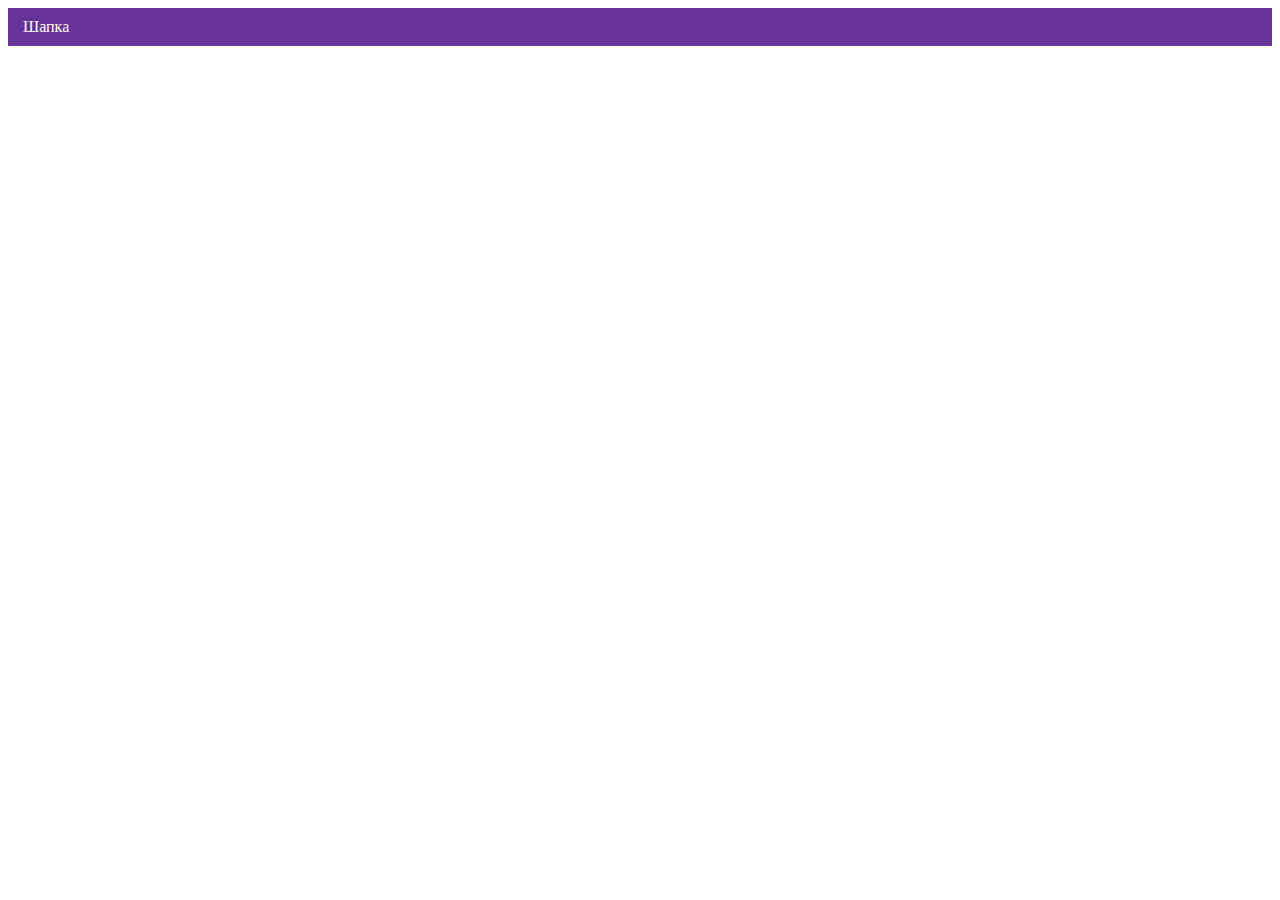
==== index.html @ 04090db3 "Deploying to gh-pages from @ htmlacademy-adaptive/1884945-cat-energy-2@a33e4bbdd56c7b89d3dd2762906e2" ====
<!DOCTYPE html><html class="page" lang="ru"><head><meta charset="UTF-8"><title>Название проекта</title><meta name="viewport" content="width=device-width,initial-scale=1"><link rel="stylesheet" href="styles/styles.css"><script src="scripts/index.js" defer="defer"></script></head><body class="page__body"><header class="header">Шапка</header></body></html>
---- styles/styles.css ----
.header{color:#fff;background-color:#639;padding:10px 15px}
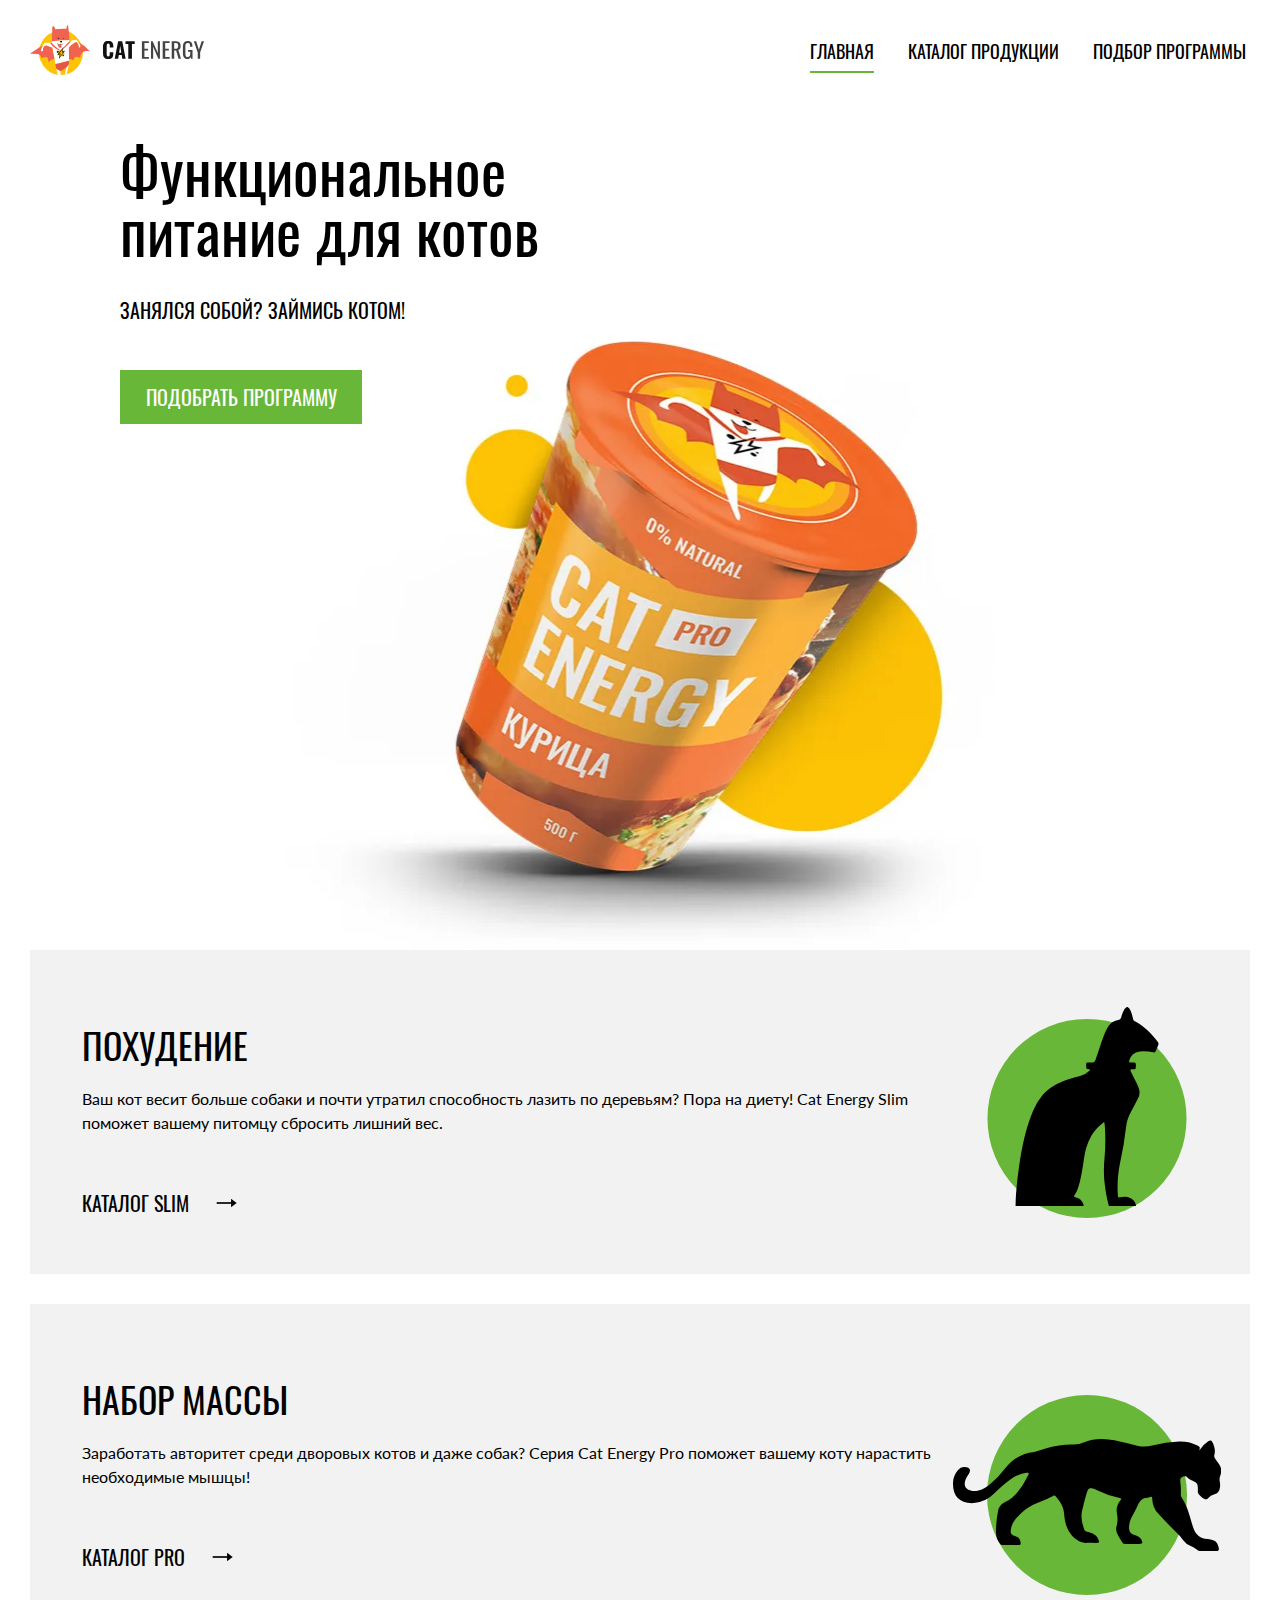
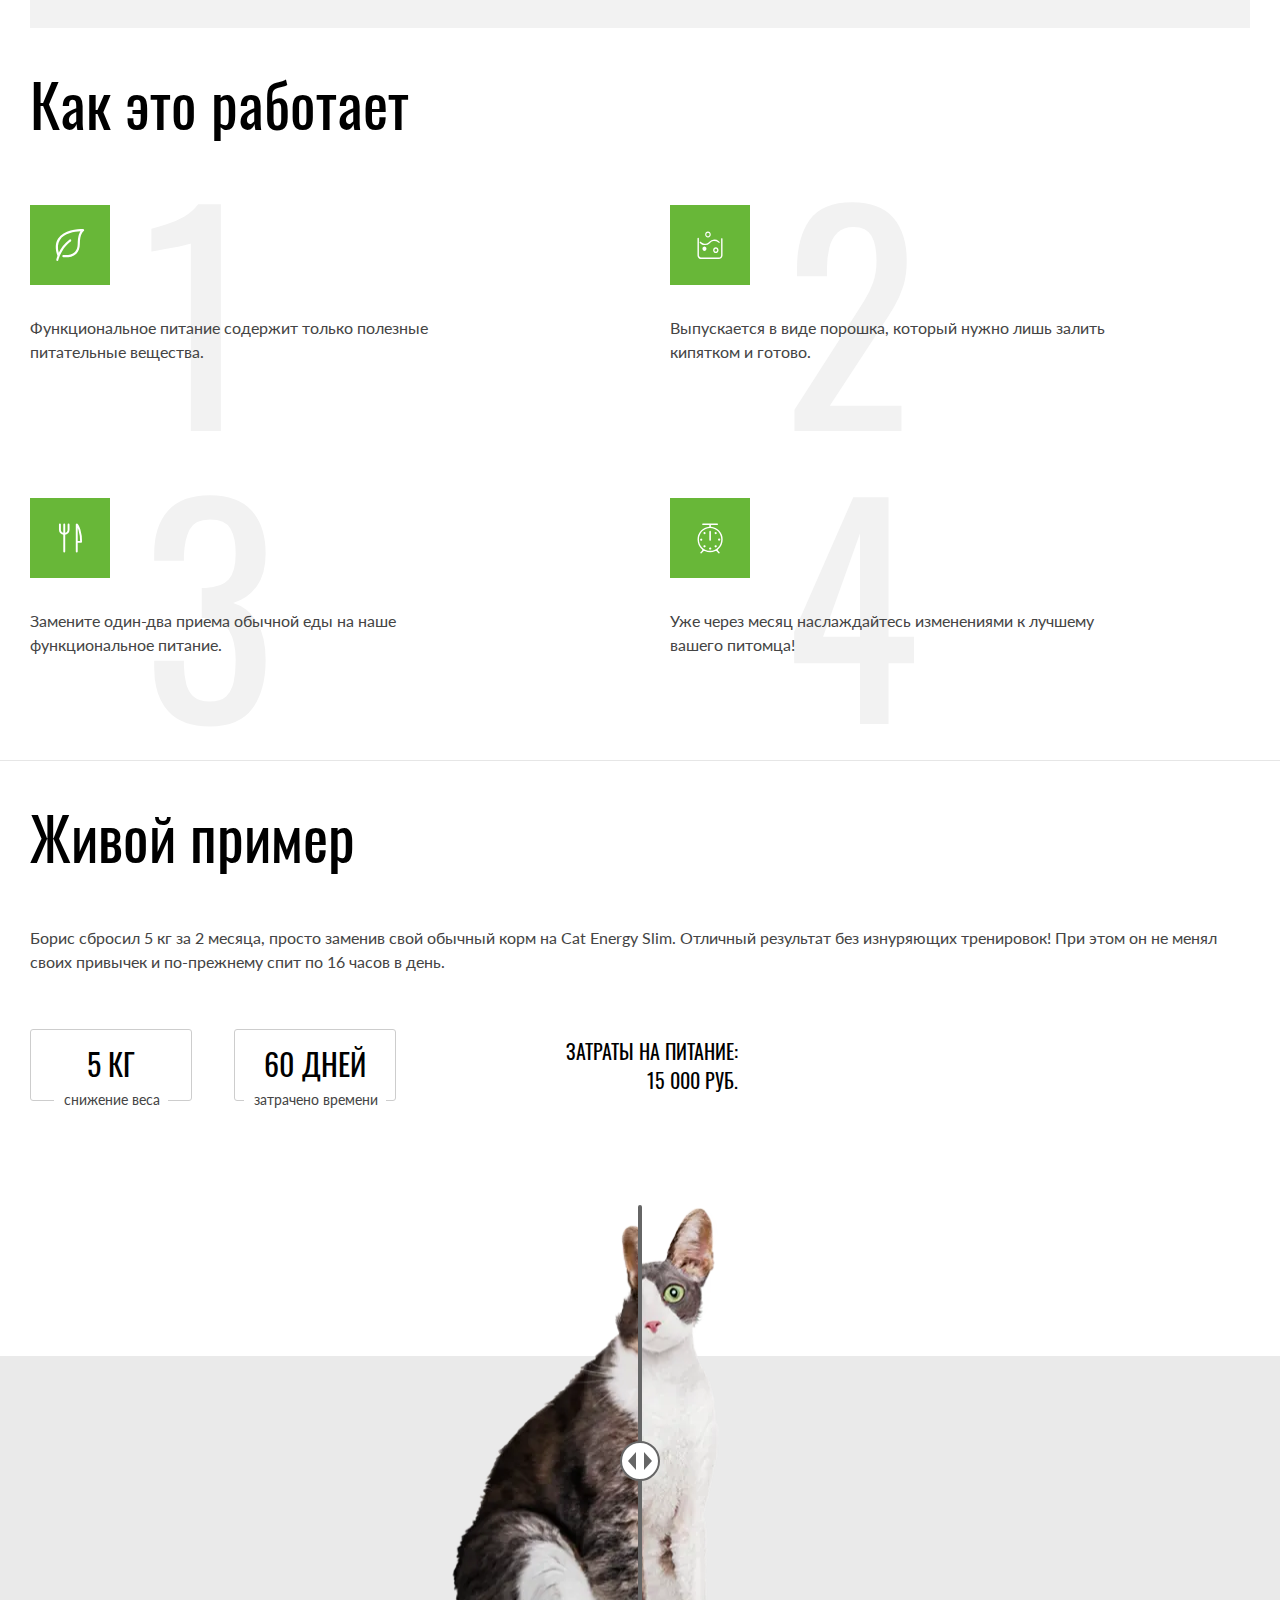
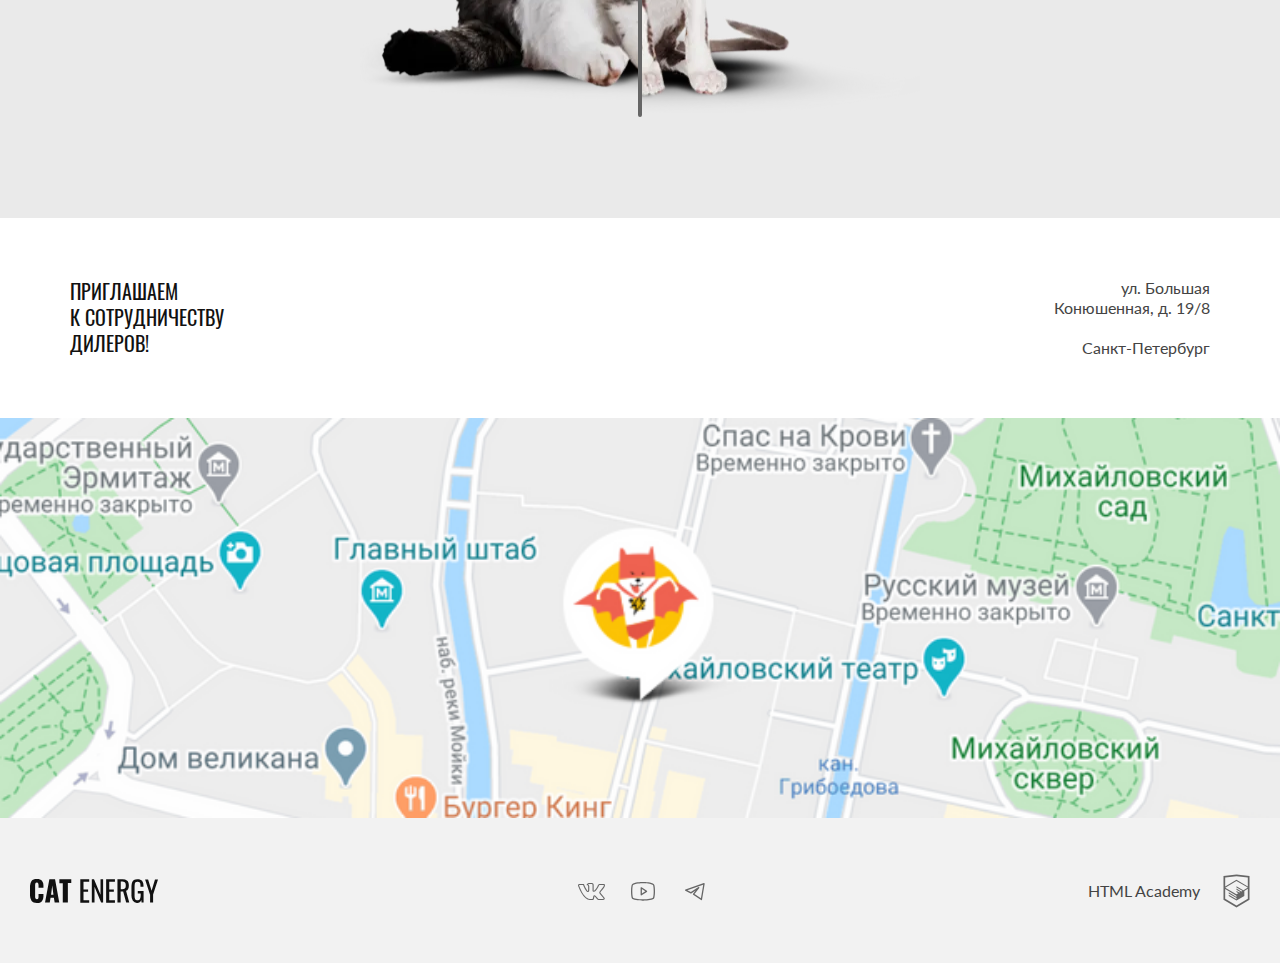
==== commit 0a0f6549: "Deploying to gh-pages from @ htmlacademy-adaptive/1884945-cat-energy-2@c33adc4a420b2d3a2c6067dc7b2cb" ====
--- a/index.html
+++ b/index.html
@@ -1 +1 @@
-<!DOCTYPE html><html class="page" lang="ru"><head><meta charset="UTF-8"><title>Название проекта</title><meta name="viewport" content="width=device-width,initial-scale=1"><link rel="stylesheet" href="styles/styles.css"><script src="scripts/index.js" defer="defer"></script></head><body class="page__body"><header class="header">Шапка</header></body></html>+<!DOCTYPE html><html class="page" lang="ru"><head><meta charset="UTF-8"><title>CAT ENERGY</title><meta name="viewport" content="width=device-width,initial-scale=1"><link rel="icon" href="favicon.ico"><link rel="icon" href="favicons/favicon.svg" type="image/svg+xml"><link rel="apple-touch-icon" href="favicons/apple.png"><link rel="manifest" href="manifest.webmanifest"><link rel="preload" href="fonts/oswald/oswaldregular.woff2" as="font" type="font/woff2" crossorigin="anonymous"><link rel="preload" href="fonts/lato/Lato-Regular.woff2" as="font" type="font/woff2" crossorigin="anonymous"><link rel="stylesheet" href="styles/styles.css"><script src="scripts/index.js" defer="defer"></script></head><body class="page__body"><header class="header header--no-js container"><a class="header__logo" href="index.html"><span class="visually-hidden">Перейти на гланую страницу</span><picture><source type="image/svg+xml" media="(min-width: 1440px)" srcset="./images/logos/logo-desktop.svg" width="202" height="59"><source type="image/svg+xml" media="(min-width: 768px)" srcset="./images/logos/logo-tablet.svg" width="174" height="50"><img class="header__img" width="33" height="38" src="./images/logos/logo-mobile.svg" alt="Логотип Cat Energy"></picture></a><a class="header__logo header__logo--secondary header__logo--no-js" href="index.html"><span class="visually-hidden">Перейти на гланую страницу</span> <img class="header__img" width="101" height="18" src="../../images/logos/logo-text-header.svg" alt="Текстовый логотип Cat Energy"></a><nav class="main-nav main-nav--no-js main-nav--index"><ul class="main-nav__list main-nav__list--no-js"><li class="main-nav__item"><a class="main-nav__link main-nav__link--current" href="#">Главная</a></li><li class="main-nav__item"><a class="main-nav__link" href="catalog.html">Каталог продукции</a></li><li class="main-nav__item"><a class="main-nav__link" href="form.html">Подбор программы</a></li></ul><button class="burger-toggle burger-toggle--no-js opened-nav" type="button"><span class="visually-hidden">Открыть/закрыть меню</span></button></nav></header><main class="main"><h1 class="page__title visually-hidden">Главная страница</h1><div class="wrapper wrapper--intro"><section class="intro container"><h2 class="intro__title">Функциональное<br>питание для котов</h2><p class="intro__text">Занялся собой? Займись котом!</p><picture><source type="image/webp" media="(min-width: 1440px)" width="552" height="499" srcset="images/intro/can-desktop@1x.webp, images/intro/can-desktop@2x.webp 2x"><source type="image/webp" media="(min-width: 768px)" width="708" height="609" srcset="images/intro/can-tablet@1x.webp, images/intro/can-tablet@2x.webp 2x"><source type="image/webp" width="280" height="270" srcset="images/intro/can-mobile@1x.webp, images/intro/can-mobile@2x.webp 2x"><source type="image/png" media="(min-width: 1440px)" width="552" height="499" srcset="images/intro/can-desktop@1x.png, images/intro/can-desktop@2x.png 2x"><source type="image/png" media="(min-width: 768px)" width="708" height="609" srcset="images/intro/can-tablet@1x.png, images/intro/can-tablet@2x.png 2x"><img class="intro__img" width="280" height="270" src="images/intro/can-mobile@1x.png" srcset="images/intro/can-mobile@2x.png 2x" alt="Банка с кормом Cat Energy"></picture><a class="intro__button button button--primary" href="form.html">Подобрать программу</a></section></div><section class="programs container"><h2 class="visually-hidden">Программы питания</h2><ul class="programs__list"><li class="programs__item programs__item--slim"><h3 class="programs__title">Похудение</h3><p class="programs__text">Ваш кот весит больше собаки и почти утратил способность лазить по деревьям? Пора на диету! Cat Energy Slim поможет вашему питомцу сбросить лишний вес.</p><a class="programs__link" href="catalog.html">Каталог slim</a></li><li class="programs__item programs__item--strong"><h3 class="programs__title">Набор массы</h3><p class="programs__text">Заработать авторитет среди дворовых котов и даже собак? Серия Cat Energy Pro поможет вашему коту нарастить необходимые мышцы!</p><a class="programs__link" href="catalog.html">каталог pro</a></li></ul></section><section class="advantages container"><h2 class="advantages__title">Как это работает</h2><ul class="advantages__list"><li class="advantages__item advantages__item--leaf"><p class="advantages__text">Функциональное питание содержит только полезные питательные вещества.</p></li><li class="advantages__item advantages__item--chemistry"><p class="advantages__text">Выпускается в виде порошка, который нужно лишь залить кипятком и готово.</p></li><li class="advantages__item advantages__item--eat"><p class="advantages__text">Замените один-два приема обычной еды на наше функциональное питание.</p></li><li class="advantages__item advantages__item--scales"><p class="advantages__text">Уже через месяц наслаждайтесь изменениями к лучшему вашего питомца!</p></li></ul></section><div class="wrapper wrapper--example"><section class="example container"><h2 class="example__title">Живой пример</h2><p class="example__text">Борис сбросил 5 кг за 2 месяца, просто заменив свой обычный корм на Cat Energy Slim. Отличный результат без изнуряющих тренировок! При этом он не менял своих привычек и по-прежнему спит по 16 часов в день.</p><dl class="example__list"><div class="example__item"><dt class="example__property">снижение веса</dt><dd class="example__value">5 кг</dd></div><div class="example__item"><dt class="example__property">затрачено времени</dt><dd class="example__value">60 ДНЕЙ</dd></div><div class="example__item example__item--total"><dt class="example__property example__property--total">Затраты на питание:</dt><dd class="example__value example__value--total">15 000 руб.</dd></div></dl><div class="example__compare-slider compare-slider"><picture><source type="image/webp" media="(min-width: 768px)" width="560" height="512" srcset="images/compare-slider/cat-before@1x.webp, images/compare-slider/cat-before@2x.webp 2x"><source type="image/webp" width="280" height="256" srcset="images/compare-slider/cat-before-mobile@1x.webp, images/compare-slider/cat-before-mobile@2x.webp 2x"><source type="image/png" media="(min-width: 768px)" width="560" height="512" srcset="images/compare-slider/cat-before@1x.png, images/compare-slider/cat-before@2x.png 2x"><img class="compare-slider__img compare-slider__img--before" width="280" height="256" src="images/compare-slider/cat-before-mobile@1x.png" srcset="images/compare-slider/cat-before-mobile@2x.png 2x" alt="Кот до похудения"></picture><picture><source type="image/webp" media="(min-width: 768px)" width="560" height="512" srcset="images/compare-slider/cat-after@1x.webp, images/compare-slider/cat-after@2x.webp 2x"><source type="image/webp" width="280" height="256" srcset="images/compare-slider/cat-after-mobile@1x.webp, images/compare-slider/cat-after-mobile@2x.webp 2x"><source type="image/png" media="(min-width: 768px)" width="560" height="512" srcset="images/compare-slider/cat-after@1x.png, images/compare-slider/cat-after@2x.png 2x"><img class="compare-slider__img compare-slider__img--after" width="280" height="256" src="images/compare-slider/cat-after-mobile@1x.png" srcset="images/compare-slider/cat-after-mobile@2x.png 2x" alt="Кот после похудения"></picture><label class="visually-hidden" for="compare-slider">До и после</label> <input class="compare-slider__range" type="range" min="0" max="100" value="50" id="compare-slider" name="compare-slider"><div class="compare-slider__thumb"></div></div></section></div></main><footer class="footer"><div class="wrapper wrapper--contacts"><section class="contacts"><h2 class="visually-hidden">Наши контакты</h2><div class="contacts__info-and-map-container"><div class="contacts__info contacts__info--index"><p class="contacts__title">Приглашаем<br>к сотрудничеству дилеров!</p><address class="contacts__address">ул. Большая Конюшенная, д. 19/8<p class="contacts__empty-line"></p>Санкт-Петербург</address></div><div class="contacts__map" id="map"></div></div></section></div><div class="wrapper wrapper--bottom"><div class="bottom container"><a class="bottom__logo" href="index.html"><span class="visually-hidden">Перейти на гланую страницу</span> <img class="bottom__img" width="128" height="24" src="../../images/logos/logo-text.svg" alt="Текстовый логотип Cat Energy"></a><ul class="socials"><li class="socials__item"><a class="socials__link socials__link--vk" href="https://vk.com/htmlacademy"><span class="visually-hidden">Вконтакте</span></a></li><li class="socials__item"><a class="socials__link socials__link--youtube" href="https://www.youtube.com/user/htmlacademyru"><span class="visually-hidden">Youtube</span></a></li><li class="socials__item"><a class="socials__link socials__link--telegram" href="https://t.me/htmlacademy"><span class="visually-hidden">Телеграм</span></a></li></ul><div class="copyright"><a class="copyright__link" href="https://htmlacademy.ru/intensive/adaptive"><span class="visually-hidden">Перейти на сайт разработчика</span> HTML Academy<div class="copyright__icon"></div></a></div></div></div></footer><script src="https://api-maps.yandex.ru/v3/?apikey=7e3ff21a-0824-441d-88bc-636463e96f4e&lang=ru_RU"></script></body></html>--- a/styles/styles.css
+++ b/styles/styles.css
@@ -1 +1 @@
-.header{color:#fff;background-color:#639;padding:10px 15px}+@font-face{font-family:Oswald;font-style:normal;font-weight:400;font-display:swap;src:url(../fonts/oswald/oswaldregular.woff2)format("woff2")}@font-face{font-family:Lato;font-style:normal;font-weight:400;font-display:swap;src:url(../fonts/lato/Lato-Regular.woff2)format("woff2")}.visually-hidden{white-space:nowrap;-webkit-clip-path:inset(100%);clip-path:inset(100%);clip:rect(0 0 0 0);border:0;width:1px;height:1px;margin:-1px;padding:0;position:absolute;overflow:hidden}*,:before,:after{box-sizing:border-box}.page{height:100%}.page__title{border-top:1px solid #d9d9d9;padding-top:27px;padding-bottom:40px;font-size:36px;font-weight:400;line-height:36px}@media (width>=768px){.page__title{border-top:none;padding-top:40px;padding-bottom:84px;font-size:60px;line-height:60px}}@media (width>=1440px){.page__title{padding-top:45px}}.page__title--form{padding-bottom:38px}@media (width>=768px){.page__title--form{padding-bottom:55px}}.page__body{flex-direction:column;min-height:100%;margin:0;font-family:Oswald,Arial,sans-serif;font-style:normal;font-weight:400;display:flex}.main{flex:1}@media (width<=767px){.wrapper--intro{background:-webkit-linear-gradient(#68b738d9 302px,#fff 108px),#474747 -webkit-image-set(url(../images/backgrounds/intro-mobile@1x.jpg) 1x,url(../images/backgrounds/intro-mobile@2x.jpg) 2x) top no-repeat;background:linear-gradient(#68b738d9 302px,#fff 108px),#474747 image-set("../images/backgrounds/intro-mobile@1x.jpg" 1x,"../images/backgrounds/intro-mobile@2x.jpg" 2x) top no-repeat}}@media (width>=1440px){.wrapper--intro:before{content:"";z-index:-2;background:-webkit-linear-gradient(90deg,#68b738d9,#68b738d9),#474747 -webkit-image-set(url(../images/backgrounds/intro-desktop@1x.jpg) 1x,url(../images/backgrounds/intro-desktop@2x.jpg) 2x) no-repeat;background:linear-gradient(90deg,#68b738d9,#68b738d9),#474747 image-set("../images/backgrounds/intro-desktop@1x.jpg" 1x,"../images/backgrounds/intro-desktop@2x.jpg" 2x) no-repeat;min-width:50%;height:694px;display:block;position:absolute;top:0;left:50%}}.wrapper--example{background-color:#eaeaea}@media (width>=768px){.wrapper--example{background:linear-gradient(0deg,#eaeaea 462px,#fff 462px 100%)}}.wrapper--bottom{background-color:#f2f2f2}.container{width:100%;min-width:320px;margin:0 auto;padding-left:20px;padding-right:20px}@media (width>=768px){.container{min-width:768px;padding-left:30px;padding-right:30px}.container--form-tablet{padding-left:70px;padding-right:70px}}@media (width>=1440px){.container{width:1440px;padding-left:110px;padding-right:110px}}.button{font:inherit;color:inherit;cursor:pointer;text-transform:uppercase;text-align:center;cursor:pointer;background-color:#0000;border:none;padding:10px}.button--primary{color:#fff;background-color:#68b738}.button--primary:hover{background-color:#5eaa2f;transition:all .3s}.button--primary:active{color:#ffffff4d;background-color:#5eaa2f;transition:all .3s}.button--secondary{color:#444;background-color:#f2f2f2}.button--secondary:hover,.button--secondary:active{background-color:#ebebeb;transition:all .3s}.header{flex-wrap:wrap;justify-content:space-between;align-items:center;padding-top:12px;padding-bottom:15px;display:flex;position:relative}@media (width>=320px){.header--no-js{padding-bottom:0}}@media (width>=768px){.header{gap:30px;padding-top:25px;padding-bottom:25px}}@media (width>=1440px){.header{padding-top:55px;padding-bottom:29px}}.header__logo{align-self:start;width:33px;height:38px;display:block}.header__logo:hover,.header__logo:focus{opacity:.8;transition:all .3s}.header__logo:active{opacity:.6;transition:all .3s}@media (width>=768px){.header__logo{width:174px;height:50px}}@media (width>=1440px){.header__logo{width:202px;height:59px}}.header__logo--secondary{align-self:center;width:101px;height:18px;margin-right:9px}@media (width>=768px){.header__logo--secondary{display:none}}.header__logo--secondary.header__logo--no-js{margin:0 auto;transform:translate(-17px)}.main-nav{color:#000;text-transform:uppercase;text-align:center;font-size:20px;line-height:20px}@media (width>=768px){.main-nav{align-self:end;font-size:18px;line-height:24px}}@media (width>=1440px){.main-nav{max-width:50%;padding-left:20px;font-size:20px;line-height:20px}}@media (width<=767px){.main-nav--no-js{width:100%;padding-top:15px}}@media (width>=1440px){.main-nav--index{color:#fff}.main-nav--catalog,.main-nav--form{color:#111}}.main-nav__list{margin:0;padding:0;list-style:none}@media (width<=767px){.main-nav__list{width:100%;position:absolute;top:100%;left:0}.main-nav__list--closed{display:none}.main-nav__list--no-js{width:calc(100% + 40px);margin-left:-20px;margin-right:-20px;position:relative}}@media (width>=768px){.main-nav__list{flex-wrap:wrap;gap:16px 34px;padding-right:4px;display:flex}}@media (width>=1440px){.main-nav__list{gap:16px 32px}}@media (width<=767px){.main-nav__item{background-color:#fff;border-top:2px solid #e6e6e6}.main-nav__item:last-of-type{border-bottom:2px solid #e6e6e6}}.main-nav__link{color:inherit;cursor:pointer;border-bottom:2px solid #0000;margin-bottom:2px;padding-bottom:8px;text-decoration:none;display:inline-block}.main-nav__link:not(.main-nav__link--current):hover,.main-nav__link:not(.main-nav__link--current):focus{opacity:.6;transition:all .3s}.main-nav__link:not(.main-nav__link--current):active{opacity:.3;transition:all .3s}@media (width<=767px){.main-nav__link{border:0;margin-bottom:0;padding-top:22px;padding-bottom:22px;display:block}}@media (width>=1440px){.main-nav__link{margin-bottom:5px;padding-bottom:11px}}.main-nav__link--current{cursor:default;border-bottom:2px solid #68b738}@media (width<=767px){.main-nav__link--current{border-bottom:none}}@media (width>=1440px){.main-nav--index .main-nav__link--current{border-bottom:2px solid #fff}}.burger-toggle{font:inherit;color:inherit;cursor:pointer;cursor:pointer;background-color:#0000;border:none;width:24px;height:24px;padding:0;display:block;position:relative}.burger-toggle:before{content:"";background-color:#000;width:24px;height:2px;position:absolute;top:3px;left:0;box-shadow:0 8px #000,0 16px #000}@media (hover:hover){.burger-toggle:hover:hover{opacity:.6;transition:all .3s}}@media (hover:none){.burger-toggle:hover:active{opacity:.6;transition:all .3s}}@media (hover:hover){.burger-toggle:active:hover{opacity:.3;transition:all .3s}}@media (hover:none){.burger-toggle:active:active{opacity:.3;transition:all .3s}}@media (width>=768px){.burger-toggle{display:none}}.burger-toggle--no-js{display:none}.burger-toggle.opened-nav{width:24px;height:24px}.burger-toggle.opened-nav:before{content:"";background-color:#000;border:none;width:24px;height:2px;position:absolute;top:11px;left:3px;transform:rotate(45deg);box-shadow:0 0 #000,0 0 #000}.burger-toggle.opened-nav:after{content:"";background-color:#000;border:none;width:24px;height:2px;position:absolute;top:11px;left:3px;transform:rotate(-45deg);box-shadow:0 0 #000,0 0 #000}.intro{text-align:center;color:#fff;padding-top:27px;padding-bottom:10px}@media (width>=768px){.intro{color:#000;min-height:850px;padding:40px 120px 0;position:relative}}@media (width>=1440px){.intro{min-height:551px;padding:82px 720px 110px 190px}}.intro__title{margin:0 0 25px;font-size:36px;font-weight:400;line-height:36px}@media (width>=768px){.intro__title{text-align:left;margin:0 0 40px;font-size:60px;line-height:60px}}.intro__text{text-transform:uppercase;margin:0 0 29px;font-size:14px;line-height:14px}@media (width>=768px){.intro__text{text-align:left;margin:0 0 50px;font-size:20px;line-height:20px}}.intro__img{margin:0 auto 3px;display:block}@media (width>=768px){.intro__img{z-index:-1;margin:0 auto;position:absolute;bottom:0;left:0;right:0}}@media (width>=1440px){.intro__img{margin-right:330px;top:0}}.intro__button{font-size:16px;line-height:20px;text-decoration:none;display:block}@media (width>=768px){.intro__button{width:242px;padding:14px;font-size:20px;line-height:26px}}.programs__list{flex-direction:column;gap:20px;margin:0;padding:10px 0;list-style:none;display:flex}@media (width>=768px){.programs__list{gap:30px;padding:0}}@media (width>=1440px){.programs__list{grid-template-columns:1fr 1fr;gap:80px;padding:82px 0 35px;display:grid}}.programs__item{background-color:#f2f2f2;background-repeat:no-repeat;flex-direction:column;padding:30px 20px 22px;display:flex}@media (width>=768px){.programs__item{padding:77px 316px 61px 52px}}@media (width>=1440px){.programs__item{padding:77px 52px 64px}}.programs__item--slim{background-image:url(../icons/stack.svg#cat-slim);background-position:20px 21px;background-size:50px 53px}@media (width>=768px){.programs__item--slim{background-position:right 63px center;background-size:200px 211px}}@media (width>=1440px){.programs__item--slim{background-position:52px 41px;background-size:100px 106px}}.programs__item--strong{background-image:url(../icons/stack.svg#cat-strong);background-position:13px 24px;background-size:67px 50px}@media (width>=768px){.programs__item--strong{background-position:right 29px top 91px;background-size:268px 200px}}@media (width>=1440px){.programs__item--strong{background-position:33px 47px;background-size:134px 100px}}.programs__title{text-transform:uppercase;margin:0 0 29px;padding-left:70px;font-size:24px;font-weight:400;line-height:37px}@media (width>=768px){.programs__title{margin:0 0 24px;padding:0;font-size:36px;line-height:36px}}@media (width>=1440px){.programs__title{margin:0 0 73px;padding-left:162px}}.programs__text{color:#444;border-bottom:1px solid #d9d9d9;margin:0 0 18px;padding-bottom:23px;font-family:Lato,Arial,sans-serif;font-size:14px;line-height:18px}@media (width>=768px){.programs__text{color:#000;border-bottom:none;margin:0 0 58px;padding-bottom:0;font-size:16px;line-height:24px}}@media (width>=1440px){.programs__text{margin:0 0 32px}}.programs__link{text-transform:uppercase;color:#000;align-items:center;column-gap:15px;margin-top:auto;font-size:16px;line-height:16px;text-decoration:none;display:flex}.programs__link:after{content:"";background-color:#000;width:32px;height:10px;display:inline-block;-webkit-mask-image:url(../icons/stack.svg#arrow);mask-image:url(../icons/stack.svg#arrow)}.programs__link:hover:after{transition:all .3s;-webkit-mask-image:url(../icons/stack.svg#arrow-hover);mask-image:url(../icons/stack.svg#arrow-hover)}.programs__link:active{opacity:.3;transition:all .3s}@media (width>=768px){.programs__link{column-gap:25px;font-size:20px;line-height:20px}}.advantages{padding-top:10px;padding-bottom:49px}@media (width>=768px){.advantages{border-bottom:1px solid #e6e6e6;padding-top:45px;padding-bottom:63px}}@media (width>=1440px){.advantages{border:none;padding-top:36px;padding-bottom:86px}}.advantages__list{flex-direction:column;gap:20px;margin:0;padding:0;list-style:none;display:flex}@media (width>=768px){.advantages__list{counter-reset:item 0;grid-template-columns:1fr 1fr;gap:54px 60px;display:grid}}@media (width>=1440px){.advantages__list{grid-template-columns:repeat(4,1fr);gap:40px 80px}}.advantages__item{align-items:center;gap:20px;display:flex}.advantages__item:before{content:"";background-color:#68b738;background-position:50%;background-repeat:no-repeat;min-width:60px;height:60px;display:block}@media (width>=768px){.advantages__item:before{min-width:80px;height:80px}.advantages__item:after{content:counter(item);z-index:-1;color:#f2f2f2;font-family:Oswald,Arial,sans-serif;font-size:280px;line-height:280px;position:absolute;top:0;left:113px}.advantages__item{counter-increment:item;flex-direction:column;align-items:start;gap:31px;padding:40px 75px 40px 0;position:relative}}@media (width>=1440px){.advantages__item{padding:40px 0}}.advantages__item--leaf:before{background-image:url(../icons/stack.svg#leaf);background-size:30px 32px}.advantages__item--chemistry:before{background-image:url(../icons/stack.svg#chemistry);background-size:26px 29px}.advantages__item--eat:before{background-image:url(../icons/stack.svg#eat);background-size:25px 30px}.advantages__item--scales:before{background-image:url(../icons/stack.svg#scales);background-size:26px 31px}.advantages__title{margin:0 0 40px;font-size:36px;font-weight:400;line-height:40px}@media (width>=768px){.advantages__title{margin:0 0 32px;font-size:60px;line-height:60px}}.advantages__text{color:#444;text-wrap:pretty;margin:0;font-family:Lato,Arial,sans-serif;font-size:14px;line-height:18px}@media (width>=768px){.advantages__text{font-size:16px;line-height:24px}}.example{padding-top:25px;padding-bottom:40px}@media (width>=768px){.example{padding-top:45px;padding-bottom:101px}}@media (width>=1440px){.example{grid-template-columns:1fr 1fr;column-gap:100px;padding-top:0;padding-bottom:22px;display:grid}}.example__title{margin:0 0 40px;font-size:36px;font-weight:400;line-height:40px}@media (width>=768px){.example__title{margin:0 0 60px;font-size:60px;line-height:60px}}@media (width>=1440px){.example__title{grid-area:1/1/2/2;margin:0 0 146px}}.example__text{color:#444;margin:0 0 20px;font-family:Lato,Arial,sans-serif;font-size:14px;line-height:18px}@media (width>=768px){.example__text{margin:0 0 55px;font-size:16px;line-height:24px}}@media (width>=1440px){.example__text{grid-area:2/1/3/2;margin:0;padding:0 128px 68px 0}}.example__list{grid-template-columns:124px 124px;gap:34px 32px;width:min-content;margin:0 auto 20px;display:grid}@media (width>=768px){.example__list{grid-template-columns:162px 162px 300px;column-gap:42px;width:auto;margin:0 0 104px}}@media (width>=1440px){.example__list{grid-area:3/1/4/2;grid-template-columns:162px 162px 152px;row-gap:60px;margin:0}}.example__item{border:1px solid #cdcdcd;border-radius:3px;padding:14px 14px 16px;display:flex;position:relative}@media (width>=768px){.example__item{padding:15px 29px 18px}}@media (width>=1440px){.example__item{min-height:73px;padding:0 29px}}.example__item--total{border:none;grid-column:span 2;justify-content:center;gap:3px;padding:0}@media (width>=768px){.example__item--total{flex-direction:column;grid-column:span 1;align-items:end;gap:9px}}@media (width>=1440px){.example__item--total{flex-direction:row;grid-column:1/span 3;justify-content:flex-start;align-items:start;gap:64px}}.example__property{color:#444;text-align:center;background-color:#eaeaea;max-width:95%;padding:0 15px;font-family:Lato,Arial,sans-serif;font-size:12px;line-height:12px;position:absolute;bottom:0;left:50%;transform:translate(-50%)translateY(16px)}@media (width>=768px){.example__property{background-color:#fff;width:max-content;padding:0 8px 0 10px;font-size:14px;line-height:14px;transform:translate(-50%)translateY(7px)}}@media (width>=1440px){.example__property{background-color:#eaeaea}}.example__property--total{color:inherit;text-transform:uppercase;padding:0;font-family:Oswald,Arial,sans-serif;font-size:14px;line-height:20px;position:static;transform:none}@media (width>=768px){.example__property--total{font-size:20px}}.example__value{text-transform:uppercase;margin:auto;font-size:24px;line-height:24px}@media (width>=768px){.example__value{font-size:30px;line-height:37px}}@media (width>=1440px){.example__value{margin:15px auto 10px}}.example__value--total{text-transform:uppercase;margin:0;font-size:14px;line-height:20px}@media (width>=768px){.example__value--total{font-size:20px}}.example__compare-slider{width:280px;height:256px;margin:0 auto}@media (width>=768px){.example__compare-slider{width:560px;height:512px}}@media (width>=1440px){.example__compare-slider{grid-area:1/-1/span 3/2}}.compare-slider{color:#666;position:relative}.compare-slider:has(.compare-slider__range:hover),.compare-slider:has(.compare-slider__range:focus){color:#68b738;transition:all .3s}.compare-slider:has(.compare-slider__range:active){color:#5eaa2f99;transition:all .3s}.compare-slider__img{aspect-ratio:1/.91;width:100%;height:auto;position:absolute}.compare-slider__img--before{-webkit-clip-path:polygon(0 0,50% 0,50% 100%,0 100%);clip-path:polygon(0 0,50% 0,50% 100%,0 100%)}.compare-slider__img--after{-webkit-clip-path:polygon(50% 0,100% 0,100% 100%,50% 100%);clip-path:polygon(50% 0,100% 0,100% 100%,50% 100%)}.compare-slider__range{-webkit-appearance:none;appearance:none;cursor:pointer;background-color:#0000;outline:none;width:calc(100% + 40px);height:100%;margin:0 0 0 -20px;position:absolute}.compare-slider__range::-webkit-slider-thumb{-webkit-appearance:none;appearance:none;cursor:col-resize;pointer-events:auto;background-color:#0000;border:none;width:40px;height:100%;margin:0}.compare-slider__range::-moz-range-thumb{-webkit-appearance:none;appearance:none;cursor:col-resize;pointer-events:auto;background-color:#0000;border:none;width:40px;height:100%;margin:0}.compare-slider__range::-ms-thumb{-webkit-appearance:none;appearance:none;cursor:col-resize;pointer-events:auto;background-color:#0000;border:none;width:40px;height:100%;margin:0}.compare-slider__range::-webkit-slider-runnable-track{height:100%}.compare-slider__thumb{pointer-events:none;background-color:currentColor;border-radius:2px;width:4px;height:100%;position:relative;top:0;left:50%;transform:translate(-50%)}.compare-slider__thumb:before{content:"";pointer-events:none;background-color:#fff;border:2px solid;border-radius:50%;width:40px;height:40px;position:absolute;top:50%;left:50%;transform:translate(-50%,-50%)}.compare-slider__thumb:after{content:"";pointer-events:none;background-color:currentColor;width:24px;height:18px;position:absolute;top:50%;left:50%;transform:translate(-50%,-50%);-webkit-mask-image:url(../icons/stack.svg#compare-slider-arrows);mask-image:url(../icons/stack.svg#compare-slider-arrows)}.main-products{display:block}.main-cards{margin:0;padding:0 0 25px;list-style:none}@media (width>=768px){.main-cards{flex-wrap:wrap;gap:60px;width:100%;min-width:320px;margin:0 auto;padding-bottom:74px;padding-left:20px;padding-right:20px;display:flex}}@media (width>=768px) and (width>=768px){.main-cards{min-width:768px;padding-left:30px;padding-right:30px}}@media (width>=768px) and (width>=1440px){.main-cards{min-width:1440px;max-width:1440px;padding-left:110px;padding-right:110px}}@media (width>=1440px){.main-cards{gap:63px 80px;padding-bottom:69px}}@media (width<=767px){.main-card{border-top:1px solid #ebebeb;grid-template-columns:1fr 1fr;row-gap:17px;width:100%;min-width:320px;margin:0 auto;padding:20px 20px 24px;display:grid}}@media (width<=767px) and (width>=768px){.main-card{min-width:768px;padding-left:30px;padding-right:30px}}@media (width<=767px) and (width>=1440px){.main-card{min-width:1440px;max-width:1440px;padding-left:110px;padding-right:110px}}@media (width>=768px){.main-card{background:linear-gradient(#fff 82px,#f2f2f2 82px);flex-direction:column;width:324px;padding:10px 37px 40px;display:flex}}@media (width>=1440px){.main-card{width:245px;padding:10px 38px 40px}}.main-card--special{border-bottom:1px solid #ebebeb;flex-direction:column;row-gap:21px;padding-top:78px;display:flex;position:relative}.main-card--special:before{content:"";background-color:#d3d3d3;width:2px;height:30px;display:block;position:absolute;top:25px;left:50%;transform:translate(-50%)}@media (width>=768px){.main-card--special:before{height:60px;top:50px}}.main-card--special:after{content:"";background-color:#d3d3d3;width:2px;height:30px;display:block;position:absolute;top:25px;left:50%;transform:translate(-50%)rotate(90deg)}@media (width>=768px){.main-card--special:after{height:60px;top:50px}.main-card--special{background:0 0;border:1px solid #ebebeb;align-self:end;row-gap:0;margin-top:82px;padding-top:158px}}@media (width>=1440px){.main-card--special{padding-top:150px}}.main-card__picture-link{display:block}@media (width<=767px){.main-card__picture-link{grid-area:1/1/span 2/span 1;width:140px;height:107px}}@media (width>=768px){.main-card__picture-link{width:200px;height:210px;margin:0 25px 22px}}@media (width>=1440px){.main-card__picture-link{width:169px;height:210px;margin:0 0 12px}}.main-card__img{object-fit:contain;width:100%;height:auto;max-height:107px;display:block}@media (width>=768px){.main-card__img{max-height:210px}}.main-card__title-link{text-decoration:none;display:block}.main-card__title{text-transform:uppercase;color:#111;margin:0;font-size:16px;font-weight:400;line-height:20px}@media (width<=767px){.main-card__title{margin-bottom:-17px;padding-bottom:14px;padding-right:60px}}@media (width>=768px){.main-card__title{text-align:center;color:#222;margin:0 55px 13px;font-size:20px;line-height:24px}}@media (width>=1440px){.main-card__title{margin:0 auto 17px;padding:0 10px}}@media (width<=767px){.main-card__title--special{text-align:center;margin-bottom:-13px;padding:0}}@media (width>=768px){.main-card__title--special{margin-bottom:23px}}@media (width>=1440px){.main-card__title--special{margin-bottom:24px}}.main-card__list{margin:0;padding:0;list-style:none}@media (width>=768px){.main-card__list{margin-bottom:32px}}.main-card__item{color:#444;justify-content:space-between;font-family:Lato,Arial,sans-serif;font-size:12px;line-height:16px;display:flex}@media (width>=768px){.main-card__item{border-bottom:1px solid #cdcdcd;padding-top:7px;padding-bottom:4px;font-size:16px;line-height:20px}}@media (width>=1440px){.main-card__item{padding-top:7px;padding-bottom:6px}}.main-card__value{margin:0}.main-card__text{text-align:center;color:#444;margin:0;font-family:Lato,Arial,sans-serif;font-size:12px;line-height:16px}@media (width>=768px){.main-card__text{margin:0 40px 82px;font-size:16px;line-height:18px}}@media (width>=1440px){.main-card__text{margin:0 0 90px}}.main-card__button{font-size:16px;line-height:20px;text-decoration:none;display:block}@media (width<=767px){.main-card__button{grid-column:1/span 2}}@media (width>=768px){.main-card__button{margin-top:auto}}.sub-products{padding-bottom:40px}@media (width>=768px){.sub-products{padding-bottom:79px}}@media (width>=1440px){.sub-products{grid-template-columns:895px 245px;column-gap:80px;padding-bottom:96px;display:grid}}.sub-products__title{background-color:#fff;width:-moz-fit-content;width:fit-content;margin:0 0 34px -40px;padding:0 40px;font-size:24px;font-weight:400;line-height:24px;position:relative}.sub-products__title:before{content:"";z-index:-1;background-color:#68b738;width:100vw;height:2px;position:absolute;top:10px;right:0;box-shadow:100vw 0 #68b738}@media (width>=768px){.sub-products__title:before{top:14px}}@media (width>=1440px){.sub-products__title:before{top:18px}}@media (width>=768px){.sub-products__title{margin:0;font-size:32px;line-height:32px}}@media (width>=1440px){.sub-products__title{margin:0 0 0 -40px;font-size:40px;line-height:40px}}@media (width>=768px){.sub-products__title{margin-bottom:80px}}.sub-cards{margin:0 0 35px;padding:0;list-style:none}@media (width>=768px){.sub-cards{margin:0 0 70px}}@media (width>=1440px){.sub-cards{grid-column:1/span 1;margin:0}}.sub-card{border-top:1px solid #cdcdcd;padding:13px 0 18px}.sub-card:last-child{border-bottom:1px solid #cdcdcd}@media (width>=768px){.sub-card{border-left:1px solid #cdcdcd;border-right:1px solid #cdcdcd;grid-template-columns:repeat(4,1fr);gap:25px 60px;padding:26px 38px 27px;display:grid}}@media (width>=1440px){.sub-card{border-left:none;border-right:none;grid-template-columns:286px 285px 244px;align-items:center;gap:0 40px;padding:15px 0 16px}}.sub-card__title-link{text-decoration:none;display:block}@media (width>=768px){.sub-card__title-link{grid-column:1/span 2}}@media (width>=1440px){.sub-card__title-link{grid-column:1/span 1}}.sub-card__title{text-transform:uppercase;color:#111;margin:0 0 13px;font-size:16px;font-weight:400;line-height:16px}@media (width>=768px){.sub-card__title{color:#222;margin:0;font-size:20px;line-height:20px}}.sub-card__list{margin:0;padding:0;list-style:none}@media (width>=768px){.sub-card__list{grid-column:3/span 2}}@media (width>=1440px){.sub-card__list{grid-column:2/span 1}}.sub-card__item{color:#444;justify-content:space-between;margin:0 0 15px;font-family:Lato,Arial,sans-serif;font-size:14px;line-height:14px;display:flex}@media (width>=768px){.sub-card__item{text-align:end;grid-template-columns:1fr 82px;align-self:flex-end;column-gap:10px;margin:0;font-size:16px;line-height:20px;display:grid}}@media (width>=1440px){.sub-card__item{text-align:start;max-width:896px;padding-top:8px}}.sub-card__price{margin:0}@media (width>=1440px){.sub-card__price{text-align:end}}.sub-card__button{font-size:16px;line-height:20px;text-decoration:none;display:block}@media (width>=768px){.sub-card__button{grid-column:1/-1}}@media (width>=1440px){.sub-card__button{grid-column:span 1/-1}}.gift{background:url(../icons/stack.svg#gift) 50% 59px/78px 80px no-repeat,-webkit-linear-gradient(90deg,#68b738d9,#68b738d9),#bababa -webkit-image-set(url(../images/backgrounds/gift-mobile@1x.jpg) 1x,url(../images/backgrounds/gift-mobile@2x.jpg) 2x) 50% no-repeat;background:url(../icons/stack.svg#gift) 50% 59px/78px 80px no-repeat,linear-gradient(90deg,#68b738d9,#68b738d9),#bababa image-set("../images/backgrounds/gift-mobile@1x.jpg" 1x,"../images/backgrounds/gift-mobile@2x.jpg" 2x) 50% no-repeat;width:100%;min-height:290px;padding:187px 55px 40px}@media (width>=768px){.gift{background:url(../icons/stack.svg#gift) 78px 56px/80px 83px no-repeat,-webkit-linear-gradient(90deg,#68b738d9,#68b738d9),#bababa -webkit-image-set(url(../images/backgrounds/gift-tablet@1x.jpg) 1x,url(../images/backgrounds/gift-tablet@2x.jpg) 2x) 50% no-repeat;background:url(../icons/stack.svg#gift) 78px 56px/80px 83px no-repeat,linear-gradient(90deg,#68b738d9,#68b738d9),#bababa image-set("../images/backgrounds/gift-tablet@1x.jpg" 1x,"../images/backgrounds/gift-tablet@2x.jpg" 2x) 50% no-repeat;min-height:200px;padding:70px 120px 40px 421px}}@media (width>=1440px){.gift{background:url(../icons/stack.svg#gift) 50% 57px/80px 83px no-repeat,-webkit-linear-gradient(90deg,#68b738d9,#68b738d9),#bababa -webkit-image-set(url(../images/backgrounds/gift-desktop@1x.jpg) 1x,url(../images/backgrounds/gift-desktop@2x.jpg) 2x) top no-repeat;background:url(../icons/stack.svg#gift) 50% 57px/80px 83px no-repeat,linear-gradient(90deg,#68b738d9,#68b738d9),#bababa image-set("../images/backgrounds/gift-desktop@1x.jpg" 1x,"../images/backgrounds/gift-desktop@2x.jpg" 2x) top no-repeat;min-height:288px;padding:185px 42px 40px}}.gift__text{color:#fff;text-align:center;margin:0;font-family:Lato,Arial,sans-serif;font-size:16px;line-height:20px}@media (width>=768px){.gift__text{text-align:start}}@media (width>=1440px){.gift__text{text-align:center}}@media (width>=768px){.subscribe{padding-bottom:37px}}@media (width>=1440px){.subscribe{padding-bottom:40px}}.subscribe__title{background-color:#fff;width:-moz-fit-content;width:fit-content;margin:0 0 33px -40px;padding:0 40px;font-size:24px;font-weight:400;line-height:24px;position:relative}.subscribe__title:before{content:"";z-index:-1;background-color:#68b738;width:100vw;height:2px;position:absolute;top:10px;right:0;box-shadow:100vw 0 #68b738}@media (width>=768px){.subscribe__title:before{top:14px}}@media (width>=1440px){.subscribe__title:before{top:18px}}@media (width>=768px){.subscribe__title{margin:0;font-size:32px;line-height:32px}}@media (width>=1440px){.subscribe__title{margin:0 0 0 -40px;font-size:40px;line-height:40px}}@media (width>=768px){.subscribe__title{margin-bottom:66px}}@media (width>=1440px){.subscribe__title{margin-bottom:73px}}.subscribe__text{text-align:center;margin:0;font-size:16px;line-height:24px}@media (width>=768px){.subscribe__text{padding:0 38px;font-size:24px;line-height:32px}}.subscribe__form{flex-direction:column;row-gap:16px;padding:22px 0 40px;display:flex}@media (width>=768px){.subscribe__form{grid-template-columns:1fr 256px;padding:23px 38px 42px;display:grid}}@media (width>=1440px){.subscribe__form{padding:24px 234px 62px}}.subscribe__input{text-transform:uppercase;color:#444;border:1px solid #cdcdcd;border-radius:0;padding:13px;font-family:Oswald,Arial,sans-serif;font-size:20px;line-height:20px}.subscribe__input::placeholder{color:#444}.subscribe__input:hover{border:1px solid #cdcdcd}.subscribe__input:focus-visible{border:2px solid #444;outline:none;padding:12px}.subscribe__input:invalid:not(:placeholder-shown){border:2px solid #ff8282;padding:12px}.subscribe__button{padding:15px;font-size:20px;line-height:26px}.form{padding-bottom:33px}@media (width>=768px){.form{padding-bottom:60px}}@media (width>=1440px){.form{padding-bottom:80px}}.form__text{text-transform:uppercase;margin:0 auto 32px;font-size:14px;line-height:18px}@media (width>=768px){.form__text{margin:0 auto 56px;font-size:20px;line-height:30px}.form__fieldsets-container{width:100%;min-width:320px;margin:0 auto;padding-left:20px;padding-right:20px}}@media (width>=768px) and (width>=768px){.form__fieldsets-container{min-width:768px;padding-left:30px;padding-right:30px}}@media (width>=768px) and (width>=1440px){.form__fieldsets-container{min-width:1440px;max-width:1440px;padding-left:110px;padding-right:110px}}@media (width>=768px) and (width<=1439px){.form__fieldsets-container{padding-left:70px;padding-right:70px}}@media (width>=1440px){.form__fieldsets-container{grid-template-columns:570px 570px;column-gap:80px;width:1440px;max-width:1440px;margin-bottom:50px;display:grid}}.form__fieldset{border:none;flex-direction:column;row-gap:12px;display:flex}@media (width<=767px){.form__fieldset{width:100%;min-width:320px;margin:0 auto;padding-left:20px;padding-right:20px}}@media (width<=767px) and (width>=768px){.form__fieldset{min-width:768px;padding-left:30px;padding-right:30px}}@media (width<=767px) and (width>=1440px){.form__fieldset{min-width:1440px;max-width:1440px;padding-left:110px;padding-right:110px}}@media (width>=768px){.form__fieldset{row-gap:20px;padding-top:9px}}.form__fieldset--no-title{border-bottom:1px solid #d9d9d9}@media (width>=768px){.form__fieldset--no-title{border:none}}.form__fieldset--customer-data{padding-bottom:21px}@media (width>=768px){.form__fieldset--customer-data{margin-bottom:50px;padding-left:0;padding-right:0}}@media (width>=1440px){.form__fieldset--customer-data{margin:0}}.form__fieldset--program{margin-bottom:25px;padding-top:22px;padding-bottom:20px}@media (width>=768px){.form__fieldset--program{border:1px solid #d9d9d9;row-gap:13px;margin-bottom:66px;padding-top:23px;padding-bottom:25px;padding-left:24px}}@media (width>=1440px){.form__fieldset--program{height:min-content;margin:9px 0 0;padding-top:25px;padding-bottom:25px;padding-left:27px}}.form__fieldset--contacts{margin-bottom:13px;padding-top:35px}@media (width>=768px){.form__fieldset--contacts{margin-bottom:55px;padding-top:76px}}@media (width>=1440px){.form__fieldset--contacts{grid-template-columns:1fr 1fr;column-gap:80px;margin-bottom:60px;display:grid}}.form__fieldset--comment{margin-bottom:13px;padding-top:38px}@media (width>=768px){.form__fieldset--comment{margin-bottom:56px;padding-top:87px}}@media (width>=1440px){.form__fieldset--comment{margin-bottom:62px;padding-top:77px}}.form__fieldset--additionally{padding-top:35px;padding-bottom:34px}@media (width>=768px){.form__fieldset--additionally{grid-template-columns:1fr 1fr;gap:32px 60px;padding-top:57px;padding-bottom:52px;display:grid}}@media (width>=1440px){.form__fieldset--additionally{grid-template-columns:repeat(4,1fr);column-gap:80px;padding-bottom:60px}}.form__legend{background-color:#fff;width:-moz-fit-content;width:fit-content;margin:0 0 0 -40px;padding:0 40px;font-size:24px;font-weight:400;line-height:26px;position:relative}.form__legend:before{content:"";z-index:-1;background-color:#68b738;width:100vw;height:2px;position:absolute;top:10px;right:0;box-shadow:100vw 0 #68b738}@media (width>=768px){.form__legend:before{top:16px}}@media (width>=1440px){.form__legend:before{top:16px}}@media (width>=768px){.form__legend{margin:0;font-size:36px;line-height:36px}}@media (width>=1440px){.form__legend{margin:0 0 0 -40px;font-size:36px;line-height:36px}}.form__legend:before{top:15px}@media (width>=768px){.form__legend:before{top:22px}}@media (width>=1440px){.form__legend:before{top:22px}}@media (width>=768px){.form__legend{margin:0 -40px;font-size:36px;line-height:36px}}.form__label{text-transform:uppercase;color:#444;white-space:nowrap;align-items:center;column-gap:13px;font-size:16px;line-height:18px;display:flex;overflow:hidden}.form__label:has(input:disabled){opacity:.3}@media (width>=768px){.form__label{font-size:20px;line-height:20px}}.form__label--program,.form__label--additionally{white-space:normal;grid-template-columns:30px 1fr;display:grid;overflow:visible}@media (width>=768px){.form__label--program,.form__label--additionally{grid-template-columns:40px 1fr;column-gap:20px}}.form__input{text-transform:uppercase;color:#444;border:1px solid #e7e7e7;border-radius:0;width:100%;padding:14px 12px 13px 15px;font-family:Oswald,Arial,sans-serif;font-size:16px;line-height:18px}.form__input::placeholder{color:#444}.form__input:hover{border:1px solid #cdcdcd}.form__input:focus-visible{border:2px solid #444;outline:none;padding:13px 11px 12px 14px}@media (width>=768px){.form__input:focus-visible{padding:10px 9px 8px 18px}}.form__input:invalid:not(:placeholder-shown){border:2px solid #ff8282;padding:13px 11px 12px 14px}@media (width>=768px){.form__input:invalid:not(:placeholder-shown){padding:10px 45px 8px 19px}.form__input{padding:11px 10px 9px 19px;font-size:20px;line-height:20px}}.form__input[type=number]{-webkit-appearance:textfield;appearance:textfield}.form__input[type=number]::-webkit-inner-spin-button{-webkit-appearance:none;appearance:none}.form__input[type=email]{background-image:url(../icons/stack.svg#email);background-position:right 11px center;background-repeat:no-repeat;background-size:20px 20px;padding-right:45px}.form__input[type=email]:focus{background-image:url(../icons/stack.svg#email-focus)}.form__input[type=email]:invalid:not(:placeholder-shown){background-image:url(../icons/stack.svg#email-error)}.form__input[type=tel]{background-image:url(../icons/stack.svg#phone);background-position:right 14px center;background-repeat:no-repeat;background-size:15px 15px;padding-right:45px}.form__input[type=tel]:focus{background-image:url(../icons/stack.svg#phone-focus)}.form__comment{text-transform:uppercase;color:#444;resize:none;border:1px solid #e7e7e7;border-radius:0;width:100%;min-height:150px;padding:14px 10px 14px 15px;font-family:Oswald,Arial,sans-serif;font-size:16px;line-height:18px}.form__comment::placeholder{color:#444}.form__comment:hover{border:1px solid #cdcdcd}.form__comment:focus-visible{border:2px solid #444;outline:none;padding:13px 9px 13px 14px}@media (width>=768px){.form__comment:focus-visible{padding:10px 9px 10px 19px}.form__comment{padding:11px 10px 11px 20px;font-size:20px;line-height:30px}.form__button-container{grid-template-columns:1fr 1fr;align-items:center;column-gap:60px;display:grid}}@media (width>=1440px){.form__button-container{column-gap:80px}}.form__button{width:100%;line-height:20px}@media (width>=768px){.form__button{padding:14px;font-size:20px;line-height:26px}}.form__note{text-align:center;margin:20px 0 0;font-family:Lato,Arial,sans-serif;font-size:14px;line-height:16px}@media (width>=768px){.form__note{text-align:start;margin:0;font-size:16px}}.checkbox{-webkit-appearance:none;appearance:none;cursor:pointer;background-color:#fff;border:1px solid #cdcdcd;width:30px;min-width:30px;height:30px;margin:0;position:relative}.checkbox:after{content:"";width:0;height:0;margin:auto;position:absolute;inset:0}.checkbox:checked:after{background-image:url(../icons/stack.svg#checkbox-flag);background-position:50%;background-repeat:no-repeat;width:18px;height:14px}@media (width>=768px){.checkbox:checked:after{width:24px;height:19px}}.checkbox:hover{border:1px solid #bababa}@media (width>=768px){.checkbox{width:40px;min-width:40px;height:40px}}.radio{-webkit-appearance:none;appearance:none;cursor:pointer;background-color:#fff;border:1px solid #cdcdcd;border-radius:50%;width:30px;min-width:30px;height:30px;margin:0;position:relative}.radio:after{content:"";text-align:center;background-color:#68b738;border-radius:50%;width:0;height:0;margin:auto;position:absolute;inset:0}.radio:checked:after{width:13px;height:13px}@media (width>=768px){.radio:checked:after{width:18px;height:18px}}.radio:hover{border:1px solid #bababa}@media (width>=768px){.radio{width:40px;min-width:40px;height:40px}}.footer{display:block;position:relative}@media (width>=1440px){.contacts__info-and-map-container{grid-template-rows:95px 1fr 105px;grid-template-columns:1fr 1220px 1fr;display:grid}}.contacts__info{background-color:#f2f2f2;justify-content:space-between;margin:0 auto;padding:26px 20px;display:flex}@media (width>=768px){.contacts__info{padding:60px 70px}}@media (width>=1440px){.contacts__info{z-index:1;background-color:#fff;grid-area:2/2/3/3;width:565px;margin:0;padding:60px 70px 60px 80px;position:relative}}@media (width<=1439px){.contacts__info--index{background-color:#fff}}.contacts__title{color:#111;text-transform:uppercase;width:50%;max-width:150px;min-height:60px;margin:0;font-size:16px;line-height:20px}@media (width>=768px){.contacts__title{max-width:165px;min-height:80px;font-size:20px;line-height:26px}}@media (width>=1440px){.contacts__title{width:auto}}.contacts__address{color:#444;width:50%;max-width:150px;min-height:60px;font-family:Lato,Arial,sans-serif;font-size:14px;font-style:normal;line-height:20px}@media (width>=768px){.contacts__address{text-align:end;max-width:165px;min-height:80px;font-size:16px}}@media (width>=1440px){.contacts__address{text-align:start;width:auto}}@media (width<=767px){.contacts__empty-line{display:none}}@media (width>=768px){.contacts__empty-line{margin-top:20px}}.contacts__img{object-fit:cover;width:100%;height:362px;display:block}.contacts__map{background:-webkit-image-set(url(../images/map/map-mobile@1x.png) 1x,url(../images/map/map-mobile@2x.png) 2x) 50%/cover no-repeat;background:image-set("../images/map/map-mobile@1x.png" 1x,"../images/map/map-mobile@2x.png" 2x) 50%/cover no-repeat;width:100%;height:362px;position:relative}@media (width>=768px){.contacts__map{background:-webkit-image-set(url(../images/map/map-tablet@1x.png) 1x,url(../images/map/map-tablet@2x.png) 2x) 50%/cover no-repeat;background:image-set("../images/map/map-tablet@1x.png" 1x,"../images/map/map-tablet@2x.png" 2x) 50%/cover no-repeat;min-height:400px}}@media (width>=1440px){.contacts__map{background:-webkit-image-set(url(../images/map/map-desktop@1x.png) 1x,url(../images/map/map-desktop@2x.png) 2x) 50%/cover no-repeat;background:image-set("../images/map/map-desktop@1x.png" 1x,"../images/map/map-desktop@2x.png" 2x) 50%/cover no-repeat;grid-area:1/1/-1/-1;height:100%}}.contacts__marker{background-image:-webkit-image-set(url(../images/map/pin-mobile@1x.png) 1x,url(../images/map/pin-mobile@2x.png) 2x);background-image:image-set("../images/map/pin-mobile@1x.png" 1x,"../images/map/pin-mobile@2x.png" 2x);width:57px;height:53px;position:relative;transform:translate(-50%,-100%)}@media (width>=768px){.contacts__marker{background-image:-webkit-image-set(url(../images/map/pin-tablet@1x.png) 1x,url(../images/map/pin-tablet@2x.png) 2x);background-image:image-set("../images/map/pin-tablet@1x.png" 1x,"../images/map/pin-tablet@2x.png" 2x);width:114px;height:106px}}.bottom{flex-direction:column;gap:19px;padding-top:40px;padding-bottom:40px;display:flex}@media (width>=768px){.bottom{flex-direction:row;justify-content:space-between;align-items:center;padding-top:56px;padding-bottom:55px;display:flex}}@media (width>=1440px){.bottom{padding-top:66px;padding-bottom:66px}}.bottom__logo{cursor:pointer}.bottom__logo:hover,.bottom__logo:focus{opacity:.8;transition:all .3s}.bottom__logo:active{opacity:.6;transition:all .3s}.bottom__img{margin:0 auto;display:block}@media (width>=768px){.bottom__img{margin:0}}.socials{border-top:1px solid #d9d9d9;border-bottom:1px solid #d9d9d9;flex-wrap:wrap;justify-content:center;gap:24px;margin:0;padding:20px 0;list-style:none;display:flex}@media (width>=768px){.socials{border:none;margin:0 0 0 40px;padding:0}}.socials__link{width:28px;height:22px;text-decoration:none;display:block}.socials__link:before{content:"";background-color:#666;width:100%;height:100%;display:block;-webkit-mask-image:url();mask-image:url();-webkit-mask-position:50%;mask-position:50%;-webkit-mask-repeat:no-repeat;mask-repeat:no-repeat}.socials__link:hover:before,.socials__link:focus:before{background-color:#68b738;transition:all .3s}.socials__link:active:before{background-color:#68b7384d;transition:all .3s}.socials__link--vk:before{-webkit-mask-image:url(../icons/stack.svg#vkontakte);mask-image:url(../icons/stack.svg#vkontakte)}.socials__link--youtube:before{-webkit-mask-image:url(../icons/stack.svg#youtube);mask-image:url(../icons/stack.svg#youtube)}.socials__link--telegram:before{-webkit-mask-image:url(../icons/stack.svg#telegram);mask-image:url(../icons/stack.svg#telegram)}.copyright__link{color:#444;cursor:pointer;justify-content:space-between;align-items:center;font-family:Lato,Arial,sans-serif;font-size:16px;line-height:20px;text-decoration:none;display:flex}.copyright__link:hover .copyright__icon,.copyright__link:focus .copyright__icon{background-color:#68b738;transition:all .3s}.copyright__link:active{opacity:.3;transition:all .3s}@media (width>=768px){.copyright__link{gap:23px}}.copyright__icon{background-color:#666;width:27px;height:34px;-webkit-mask-image:url(../icons/stack.svg#html-academy);mask-image:url(../icons/stack.svg#html-academy)}